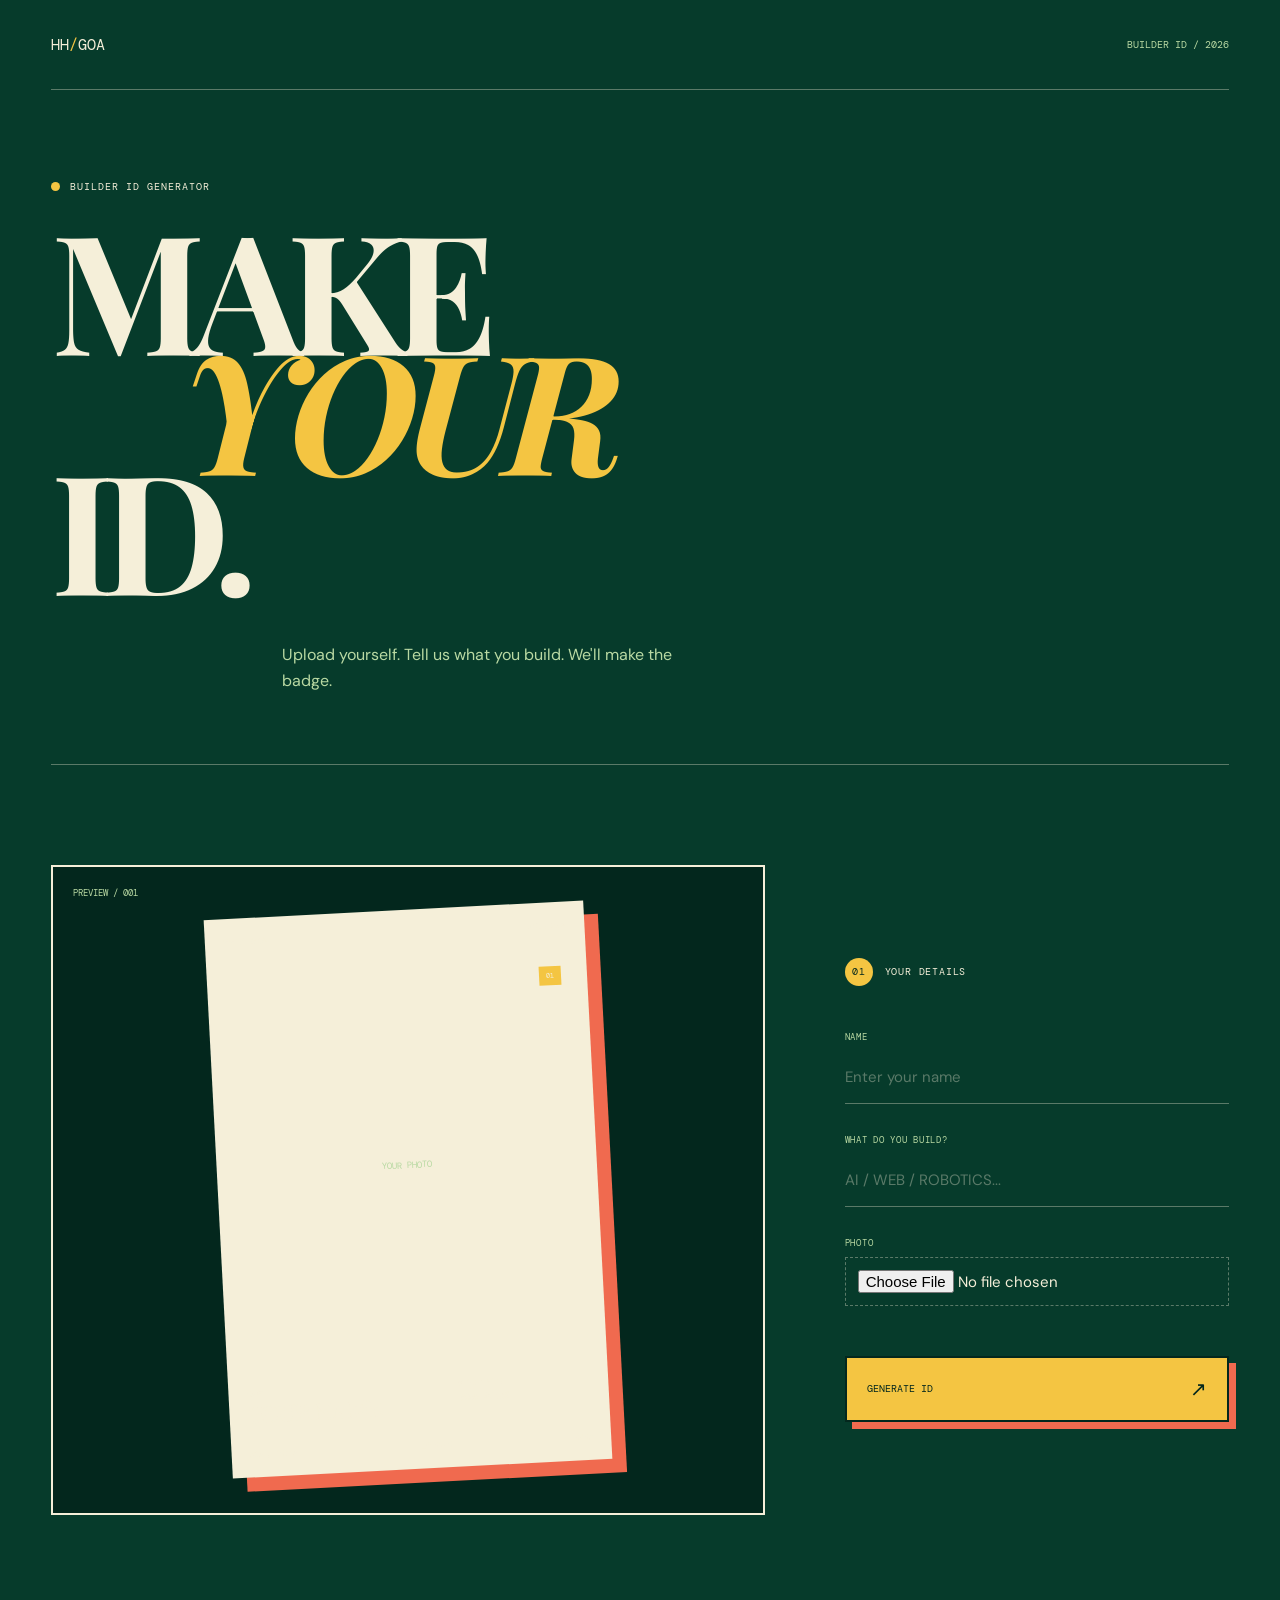
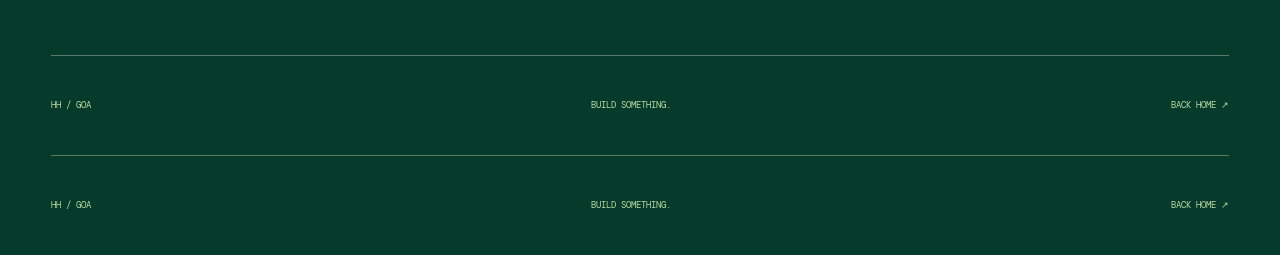
==== pages/builder.html @ 7f0b46a3 "changed frontend, added svg, new style" ====
<!DOCTYPE html>
<html lang="en">
<head>
    <meta charset="UTF-8">

    <meta
        name="viewport"
        content="width=device-width, initial-scale=1.0"
    >

    <title>Build Your ID — HH Goa</title>

    <link rel="stylesheet" href="../css/global.css">
    <link rel="stylesheet" href="../css/builder.css">
</head>

<body>

    <!-- =========================
         BUILDER NAV
    ========================== -->

    <header class="builder-nav">

        <a href="../index.html" class="builder-logo">
            HH<span>/</span>GOA
        </a>

        <div class="builder-status">
            BUILDER ID / 2026
        </div>

    </header>


    <!-- =========================
         BUILDER
    ========================== -->

    <main class="builder-page">

        <section class="builder-intro">

            <div class="builder-kicker">
                <span></span>
                BUILDER ID GENERATOR
            </div>

            <h1>
                MAKE
                <em>YOUR</em>
                ID.
            </h1>

            <p>
                Upload yourself.
                Tell us what you build.
                We'll make the badge.
            </p>

        </section>


        <!-- =========================
             BUILDER WORKSPACE
        ========================== -->

        <section class="builder-workspace">

            <!-- ID CARD -->
            <div class="id-preview">

                <div class="preview-label">
                    PREVIEW / 001
                </div>

                <div class="id-card">

    <div class="id-card-header">
        <span>HH / GOA</span>
        <span>BUILDER</span>
    </div>

    <div class="id-card-photo">
        <div class="photo-placeholder">
            YOUR PHOTO
        </div>

        <span class="photo-mark">01</span>
    </div>

    <div class="id-card-details">

        <div class="id-card-name">
            <span>NAME</span>
            <strong class="id-name">YOUR NAME</strong>
        </div>

        <div class="id-card-stack">
            <span>BUILDS WITH</span>
            <strong class="id-stack">YOUR STACK</strong>
        </div>

    </div>

    <div class="id-card-footer">

        <span>GOA / INDIA</span>

        <span class="card-coordinates">
            15°29'N
        </span>

        <span>2026</span>

    </div>

</div>

            </div>


            <!-- CONTROLS -->
            <div class="builder-controls">

                <div class="control-heading">
                    <span>01</span>
                    YOUR DETAILS
                </div>


                <label for="builder-name">
                    NAME
                </label>

                <input
                    id="builder-name"
                    type="text"
                    placeholder="Enter your name"
                >


                <label for="builder-stack">
                    WHAT DO YOU BUILD?
                </label>

                <input
                    id="builder-stack"
                    type="text"
                    placeholder="AI / WEB / ROBOTICS..."
                >


                <label for="builder-photo">
                    PHOTO
                </label>

                <input
                    id="builder-photo"
                    type="file"
                    accept="image/*"
                >


                <button
                    type="button"
                    class="generate-button"
                >
                    GENERATE ID
                    <span>↗</span>
                </button>

            </div>

        </section>

    </main>


    <footer class="builder-footer">

        <span>HH / GOA</span>

        <span>BUILD SOMETHING.</span>

        <a href="../index.html">BACK HOME ↗</a>

    </footer>

    <footer class="builder-footer">

    <span>HH / GOA</span>

    <span>BUILD SOMETHING.</span>

    <a href="../index.html">BACK HOME ↗</a>

</footer>

<script src="../js/canvas.js"></script>
<script src="../js/builder.js"></script>

</body>
</html>

</body>
</html>
---- css/global.css ----
@import url('https://fonts.googleapis.com/css2?family=DM+Mono:wght@400;500&family=DM+Sans:wght@400;500;600;700&family=Playfair+Display:ital,wght@0,600;0,700;1,600;1,700&display=swap');

:root {
    --bg: #063b2b;
    --bg-dark: #03271d;
    --bg-light: #0b5a3d;

    --cream: #f5efd9;
    --yellow: #f4c542;
    --coral: #f06a4f;
    --leaf: #78a942;
    --mint: #b9d9a3;

    --text: #f5efd9;
    --muted: #a9c2ae;
    --line: rgba(245, 239, 217, 0.35);

    --font-sans: "DM Sans", sans-serif;
    --font-mono: "DM Mono", monospace;
    --font-display: "Playfair Display", serif;

    --page-padding: clamp(18px, 4vw, 64px);
    --max-width: 1500px;
}

* {
    margin: 0;
    padding: 0;
    box-sizing: border-box;
}

html {
    scroll-behavior: smooth;
}

body {
    min-height: 100vh;

    background: var(--bg);
    color: var(--text);

    font-family: var(--font-sans);

    overflow-x: hidden;

    -webkit-font-smoothing: antialiased;
}

img,
svg {
    display: block;
    max-width: 100%;
}

a {
    color: inherit;
    text-decoration: none;
}

button,
input,
textarea {
    font: inherit;
}

::selection {
    background: var(--yellow);
    color: var(--bg-dark);
}

.site-nav,
main,
.site-footer {
    width: min(
        calc(100% - (var(--page-padding) * 2)),
        var(--max-width)
    );

    margin-inline: auto;
}

::-webkit-scrollbar {
    width: 8px;
}

::-webkit-scrollbar-track {
    background: var(--bg-dark);
}

::-webkit-scrollbar-thumb {
    background: var(--yellow);
}

@media (max-width: 700px) {
    :root {
        --page-padding: 18px;
    }
}
---- css/builder.css ----
/* =========================================
   BUILDER NAV
========================================= */

.builder-nav {
    width: min(
        calc(100% - (var(--page-padding) * 2)),
        var(--max-width)
    );

    margin: auto;

    min-height: 90px;

    display: flex;
    align-items: center;
    justify-content: space-between;

    border-bottom: 1px solid var(--line);
}

.builder-logo {
    font-family: var(--font-mono);
    font-size: 15px;
}

.builder-logo span {
    color: var(--yellow);
}

.builder-status {
    font-family: var(--font-mono);
    font-size: 10px;
    color: var(--mint);
}


/* =========================================
   PAGE
========================================= */

.builder-page {
    width: min(
        calc(100% - (var(--page-padding) * 2)),
        var(--max-width)
    );

    margin: auto;
}


/* =========================================
   INTRO
========================================= */

.builder-intro {
    padding: 90px 0 70px;

    border-bottom: 1px solid var(--line);
}

.builder-kicker {
    display: flex;
    align-items: center;
    gap: 10px;

    margin-bottom: 35px;

    font-family: var(--font-mono);
    font-size: 10px;
    letter-spacing: 0.1em;
}

.builder-kicker span {
    width: 9px;
    height: 9px;

    background: var(--yellow);

    border-radius: 50%;
}

.builder-intro h1 {
    max-width: 1000px;

    font-family: var(--font-display);

    font-size: clamp(
        5rem,
        13vw,
        12rem
    );

    line-height: 0.72;

    letter-spacing: -0.08em;
}

.builder-intro h1 em {
    display: block;

    margin-left: 10vw;

    color: var(--yellow);

    font-style: italic;
}

.builder-intro p {
    max-width: 400px;

    margin-top: 55px;
    margin-left: 18vw;

    color: var(--mint);

    font-size: 16px;
    line-height: 1.6;
}


/* =========================================
   WORKSPACE
========================================= */

.builder-workspace {
    display: grid;

    grid-template-columns:
        minmax(0, 1.3fr)
        minmax(320px, 0.7fr);

    gap: 80px;

    padding: 100px 0 140px;
}


/* =========================================
   PREVIEW
========================================= */

.id-preview {
    position: relative;

    min-height: 650px;

    display: flex;
    align-items: center;
    justify-content: center;

    background: var(--bg-dark);

    border: 2px solid var(--cream);

    overflow: hidden;
}

.id-preview::before {
    content: "";

    position: absolute;

    width: 450px;
    height: 450px;

    border-radius: 50%;

    background: var(--forest);

    opacity: 0.65;
}

.preview-label {
    position: absolute;

    top: 20px;
    left: 20px;

    font-family: var(--font-mono);
    font-size: 9px;

    color: var(--mint);

    z-index: 5;
}


/* =========================================
   BUILDER ID CARD
========================================= */

.id-card {
    position: relative;
    z-index: 5;

    width: min(380px, 75%);

    aspect-ratio: 0.68;

    padding: 18px;

    display: flex;
    flex-direction: column;

    background: var(--cream);
    color: var(--ink);

    border: 3px solid var(--ink);

    box-shadow: 14px 14px 0 var(--coral);

    transform: rotate(-3deg);

    overflow: hidden;
}


/* Header */

.id-card-header {
    display: flex;
    justify-content: space-between;

    padding-bottom: 12px;

    border-bottom: 2px solid var(--ink);

    font-family: var(--font-mono);
    font-size: 8px;
    font-weight: 500;

    letter-spacing: 0.08em;
}


/* Photo */

.id-card-photo {
    position: relative;

    flex: 1;

    min-height: 0;

    margin: 16px 0;

    overflow: hidden;

    border: 2px solid var(--ink);

    background: var(--forest);
}

.id-card-photo .photo-placeholder {
    width: 100%;
    height: 100%;

    margin: 0;

    display: flex;
    align-items: center;
    justify-content: center;

    background: var(--forest);

    color: var(--mint);

    font-family: var(--font-mono);
    font-size: 9px;
}

.photo-mark {
    position: absolute;

    right: 8px;
    top: 8px;

    padding: 5px 7px;

    background: var(--yellow);

    border: 1px solid var(--ink);

    font-family: var(--font-mono);
    font-size: 7px;
}


/* Details */

.id-card-details {
    display: grid;

    grid-template-columns: 1.2fr 0.8fr;

    gap: 14px;

    padding-bottom: 15px;
}

.id-card-details span {
    display: block;

    margin-bottom: 5px;

    font-family: var(--font-mono);
    font-size: 7px;
}

.id-card-details strong {
    display: block;

    overflow: hidden;

    text-overflow: ellipsis;

    white-space: nowrap;
}

.id-card-name strong {
    font-family: var(--font-display);

    font-size: 23px;

    line-height: 0.95;
}

.id-card-stack strong {
    font-family: var(--font-mono);

    font-size: 8px;

    text-transform: uppercase;
}


/* Footer */

.id-card-footer {
    display: flex;

    justify-content: space-between;

    padding-top: 10px;

    border-top: 2px solid var(--ink);

    font-family: var(--font-mono);

    font-size: 7px;

    letter-spacing: 0.05em;
}


/* =========================================
   CONTROLS
========================================= */

.builder-controls {
    align-self: center;

    display: flex;
    flex-direction: column;
}

.control-heading {
    display: flex;
    align-items: center;
    gap: 12px;

    margin-bottom: 45px;

    font-family: var(--font-mono);

    font-size: 10px;

    letter-spacing: 0.08em;
}

.control-heading span {
    display: grid;
    place-items: center;

    width: 28px;
    height: 28px;

    background: var(--yellow);

    color: var(--bg-dark);

    border-radius: 50%;
}

.builder-controls label {
    margin-bottom: 8px;

    font-family: var(--font-mono);

    font-size: 9px;

    color: var(--mint);

    letter-spacing: 0.08em;
}

.builder-controls input {
    width: 100%;

    margin-bottom: 30px;

    padding: 16px 0;

    background: transparent;

    color: var(--cream);

    border: none;
    border-bottom: 1px solid var(--line);

    outline: none;

    font-size: 15px;
}

.builder-controls input::placeholder {
    color: rgba(245, 239, 217, 0.35);
}

.builder-controls input:focus {
    border-bottom-color: var(--yellow);
}


/* File input */

.builder-controls input[type="file"] {
    padding: 12px;

    border: 1px dashed var(--line);

    cursor: pointer;
}


/* Generate */

.generate-button {
    display: flex;
    align-items: center;
    justify-content: space-between;

    width: 100%;

    margin-top: 20px;

    padding: 18px 20px;

    background: var(--yellow);

    color: var(--bg-dark);

    border: 2px solid var(--bg-dark);

    box-shadow: 7px 7px 0 var(--coral);

    cursor: pointer;

    font-family: var(--font-mono);

    font-size: 10px;

    transition:
        transform 180ms ease,
        box-shadow 180ms ease;
}

.generate-button:hover {
    transform: translate(4px, 4px);

    box-shadow: 3px 3px 0 var(--coral);
}

.generate-button span {
    font-size: 20px;
}


/* =========================================
   FOOTER
========================================= */

.builder-footer {
    width: min(
        calc(100% - (var(--page-padding) * 2)),
        var(--max-width)
    );

    margin: auto;

    min-height: 100px;

    display: flex;
    align-items: center;
    justify-content: space-between;

    border-top: 1px solid var(--line);

    color: var(--mint);

    font-family: var(--font-mono);

    font-size: 9px;
}


/* =========================================
   MOBILE
========================================= */

@media (max-width: 850px) {

    .builder-workspace {
        grid-template-columns: 1fr;

        gap: 70px;
    }

    .id-preview {
        min-height: 600px;
    }

    .builder-intro {
        padding-top: 70px;
    }
}

@media (max-width: 600px) {

    .builder-nav {
        min-height: 70px;
    }

    .builder-intro h1 {
        font-size: 22vw;
    }

    .builder-intro p {
        margin-left: 5vw;
    }

    .builder-workspace {
        padding-top: 70px;
    }

    .id-card {
        width: 70%;
    }

    .builder-footer {
        flex-wrap: wrap;
        gap: 20px;
        padding: 30px 0;
    }
}

/* =========================================
   BUILDER PHOTO
========================================= */

.builder-photo {
    width: 100%;
    height: 100%;

    object-fit: cover;

    display: block;
}
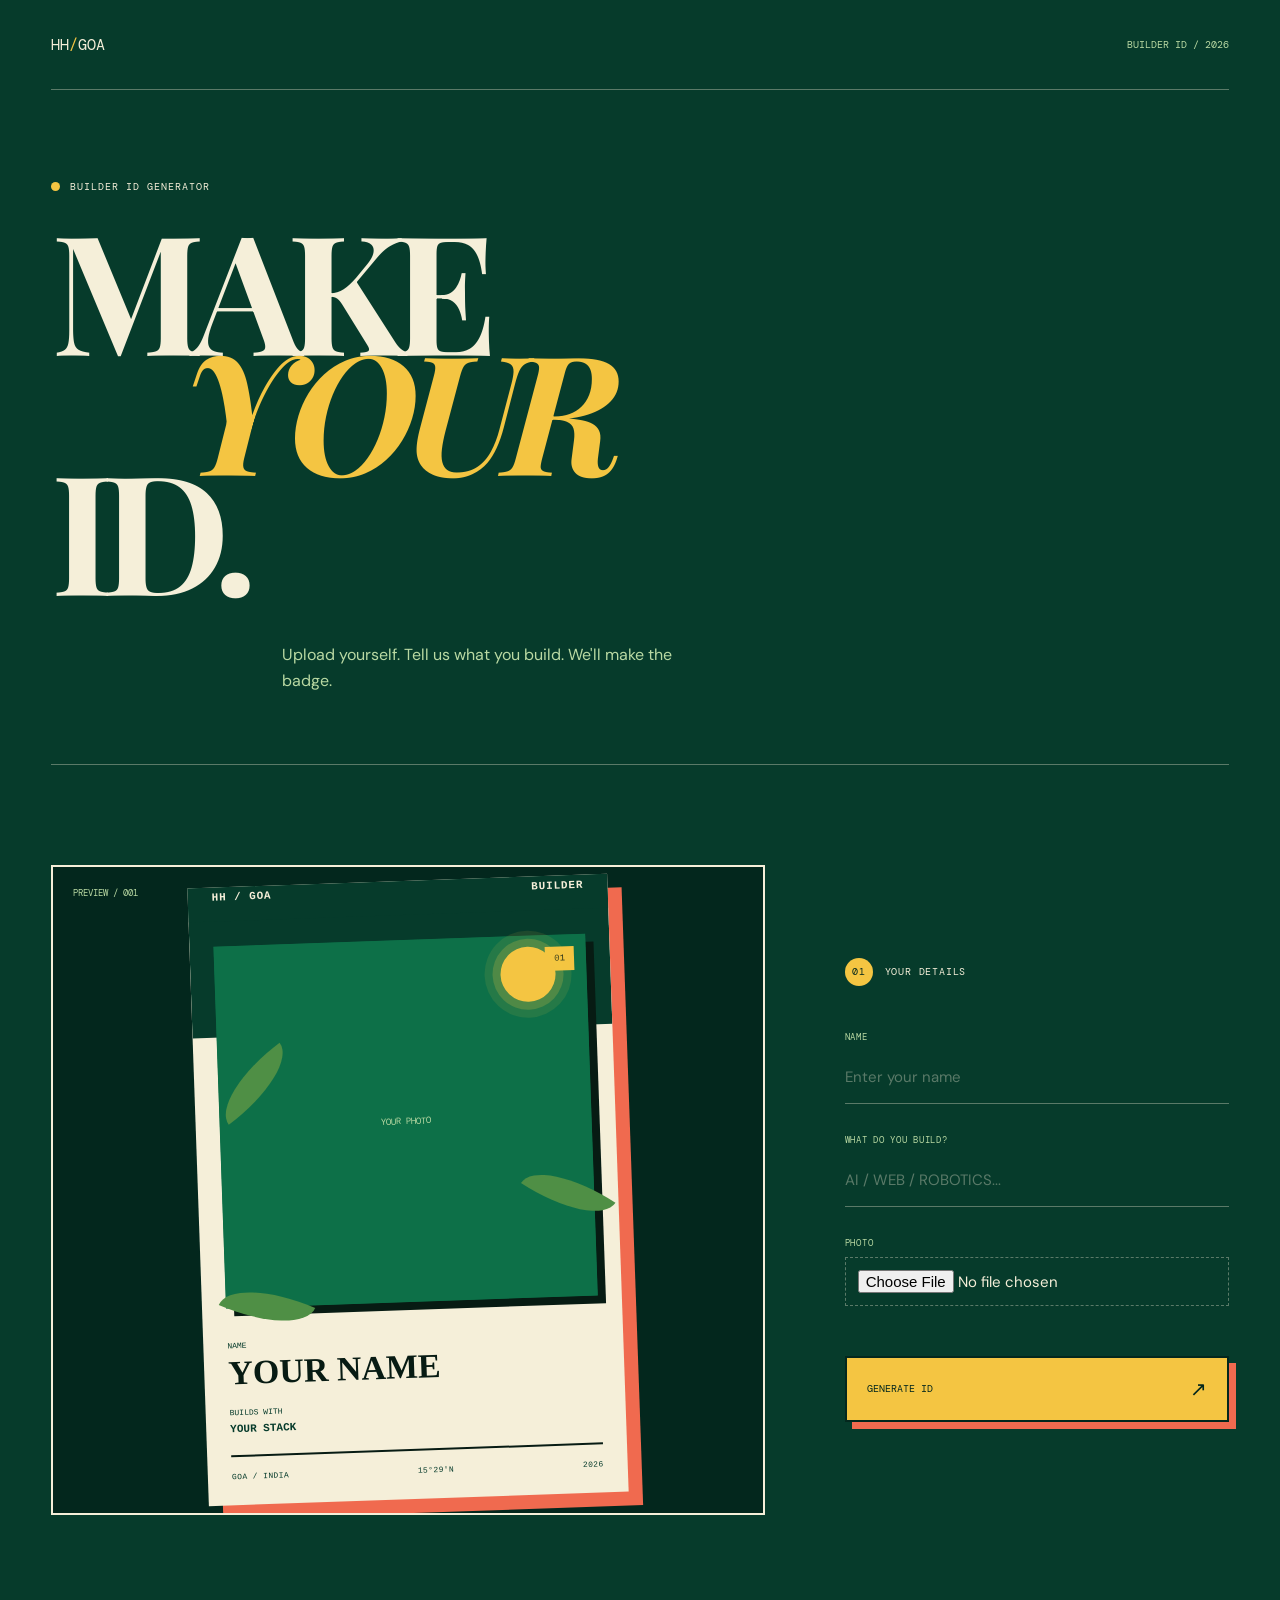
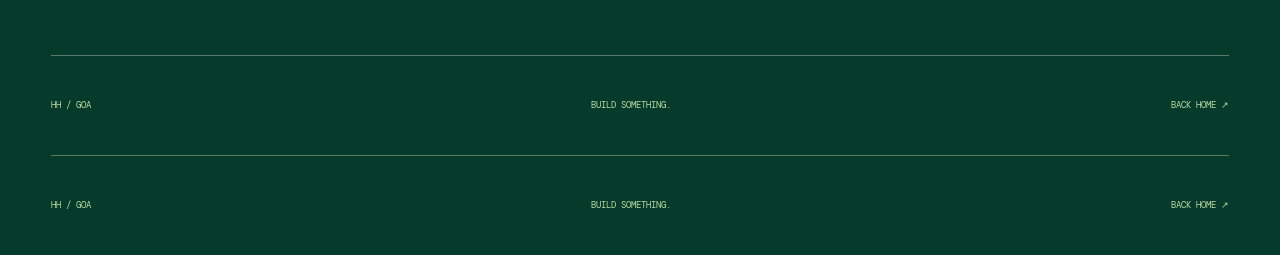
==== commit 3d91fbc4: "ADDED GENERATE IMAGE OPTION" ====
--- a/pages/builder.html
+++ b/pages/builder.html
@@ -76,6 +76,18 @@
 
                 <div class="id-card">
 
+                    <!-- DECORATIVE LAYER -->
+
+<div class="preview-decoration">
+
+    <div class="preview-sun"></div>
+
+    <div class="preview-leaf leaf-1"></div>
+    <div class="preview-leaf leaf-2"></div>
+    <div class="preview-leaf leaf-3"></div>
+
+</div>
+
     <div class="id-card-header">
         <span>HH / GOA</span>
         <span>BUILDER</span>
--- a/css/builder.css
+++ b/css/builder.css
@@ -576,4 +576,444 @@
     object-fit: cover;
 
     display: block;
+}
+
+/* =========================================
+   LIVE PHOTO PREVIEW
+========================================= */
+
+.photo-placeholder {
+    width: 100%;
+    height: 100%;
+    overflow: hidden;
+}
+
+.builder-photo {
+    width: 100%;
+    height: 100%;
+    display: block;
+
+    object-fit: cover;
+    object-position: center;
+}
+
+/* =========================================
+   CANVAS-STYLE PREVIEW CARD
+========================================= */
+
+.id-preview {
+    display: flex;
+    flex-direction: column;
+    align-items: center;
+}
+
+.id-card {
+    width: min(420px, 90%);
+    aspect-ratio: 1200 / 1765;
+
+    position: relative;
+
+    padding: 24px;
+
+    background: #F5EFD9;
+    color: #071B13;
+
+    border: none;
+
+    box-shadow: 14px 14px 0 #F06A4F;
+
+    transform: rotate(-2deg);
+
+    overflow: hidden;
+}
+
+
+/* HEADER */
+
+.id-card-header {
+    display: flex;
+    justify-content: space-between;
+
+    padding: 4px 0 18px;
+
+    border: none;
+
+    font-family: monospace;
+    font-size: 11px;
+    font-weight: 600;
+
+    color: #F5EFD9;
+
+    background: #063B2B;
+
+    margin: -24px -24px 0;
+
+    padding-left: 24px;
+    padding-right: 24px;
+}
+
+
+/* GREEN HEADER AREA */
+
+.id-card::before {
+    content: "";
+
+    position: absolute;
+
+    top: 0;
+    left: 0;
+    right: 0;
+
+    height: 150px;
+
+    background: #063B2B;
+
+    z-index: 0;
+}
+
+
+/* Keep content above header */
+
+.id-card > * {
+    position: relative;
+    z-index: 2;
+}
+
+
+/* PHOTO */
+
+.id-card-photo {
+    position: relative;
+
+    width: 100%;
+    height: 48%;
+
+    margin: 25px 0 25px;
+
+    overflow: hidden;
+
+    background: #0D7048;
+
+    border: none;
+
+    box-shadow: 8px 8px 0 #071B13;
+}
+
+.id-card-photo .photo-placeholder {
+    width: 100%;
+    height: 100%;
+
+    margin: 0;
+
+    display: flex;
+    align-items: center;
+    justify-content: center;
+
+    background: #0D7048;
+}
+
+.builder-photo {
+    width: 100%;
+    height: 100%;
+
+    display: block;
+
+    object-fit: cover;
+    object-position: center;
+}
+
+
+/* PHOTO NUMBER */
+
+.photo-mark {
+    position: absolute;
+
+    top: 12px;
+    right: 12px;
+
+    padding: 7px 9px;
+
+    background: #F4C542;
+
+    color: #071B13;
+
+    border: none;
+
+    font-family: monospace;
+    font-size: 9px;
+}
+
+
+/* DETAILS */
+
+.id-card-details {
+    display: block;
+
+    padding: 0;
+
+    margin-top: 8px;
+}
+
+.id-card-details span {
+    display: block;
+
+    margin-bottom: 6px;
+
+    font-family: monospace;
+    font-size: 8px;
+
+    color: #063B2B;
+}
+
+.id-card-name strong {
+    display: block;
+
+    font-family: Georgia, serif;
+
+    font-size: 34px;
+
+    line-height: 1;
+
+    color: #071B13;
+}
+
+.id-card-stack {
+    margin-top: 18px;
+}
+
+.id-card-stack strong {
+    font-family: monospace;
+
+    font-size: 11px;
+
+    color: #063B2B;
+}
+
+
+/* DIVIDER */
+
+.id-card-details::after {
+    content: "";
+
+    display: block;
+
+    width: 100%;
+
+    height: 2px;
+
+    margin-top: 20px;
+
+    background: #071B13;
+}
+
+
+/* FOOTER */
+
+.id-card-footer {
+    display: flex;
+
+    justify-content: space-between;
+
+    margin-top: auto;
+
+    padding-top: 15px;
+
+    border: none;
+
+    font-family: monospace;
+
+    font-size: 8px;
+
+    color: #063B2B;
+}
+
+/* =========================================
+   PREVIEW TROPICAL DECORATION
+========================================= */
+
+.preview-decoration {
+    position: absolute;
+    inset: 0;
+
+    pointer-events: none;
+
+    z-index: 1;
+}
+
+
+/* SUN */
+
+.preview-sun {
+    position: absolute;
+
+    width: 55px;
+    height: 55px;
+
+    top: 75px;
+    right: 55px;
+
+    border-radius: 50%;
+
+    background: #F4C542;
+
+    z-index: 10;
+
+    box-shadow:
+        0 0 0 8px rgba(244, 197, 66, 0.15),
+        0 0 0 16px rgba(244, 197, 66, 0.08);
+}
+
+.preview-decoration {
+    position: absolute;
+    inset: 0;
+
+    pointer-events: none;
+
+    z-index: 10;
+}
+
+.id-card-header,
+.id-card-photo,
+.id-card-details,
+.id-card-footer {
+    position: relative;
+    z-index: 20;
+}
+
+/* LEAVES */
+
+.preview-leaf {
+    position: absolute;
+
+    width: 90px;
+    height: 35px;
+
+    border-radius: 100% 0 100% 0;
+
+    background: #4F8F45;
+
+    opacity: 0.9;
+}
+
+
+/* LEFT */
+
+.leaf-1 {
+    left: 15px;
+    top: 180px;
+
+    transform: rotate(-35deg);
+}
+
+
+/* RIGHT */
+
+.leaf-2 {
+    right: 5px;
+    top: 300px;
+
+    transform: rotate(35deg);
+}
+
+
+/* BOTTOM LEFT */
+
+.leaf-3 {
+    left: 20px;
+    bottom: 180px;
+
+    transform: rotate(25deg);
+
+    background: #0D7048;
+}
+
+/* =========================================
+   FORCE PREVIEW DECORATION
+========================================= */
+
+.id-card {
+    position: relative !important;
+    overflow: hidden !important;
+}
+
+.preview-decoration {
+    position: absolute !important;
+
+    top: 0 !important;
+    left: 0 !important;
+    width: 100% !important;
+    height: 100% !important;
+
+    display: block !important;
+
+    pointer-events: none !important;
+
+    z-index: 999 !important;
+}
+
+
+/* SUN */
+
+.preview-sun {
+    position: absolute !important;
+
+    display: block !important;
+
+    width: 55px !important;
+    height: 55px !important;
+
+    top: 70px !important;
+    right: 55px !important;
+
+    border-radius: 50% !important;
+
+    background: #F4C542 !important;
+
+    opacity: 1 !important;
+
+    visibility: visible !important;
+
+    z-index: 9999 !important;
+
+    box-shadow:
+        0 0 0 8px rgba(244, 197, 66, 0.2),
+        0 0 0 16px rgba(244, 197, 66, 0.1) !important;
+}
+
+
+/* LEAVES */
+
+.preview-leaf {
+    position: absolute !important;
+
+    display: block !important;
+
+    width: 90px !important;
+    height: 35px !important;
+
+    border-radius: 100% 0 100% 0 !important;
+
+    background: #4F8F45 !important;
+
+    opacity: 1 !important;
+
+    z-index: 9999 !important;
+}
+
+.leaf-1 {
+    left: 15px !important;
+    top: 180px !important;
+    transform: rotate(-35deg) !important;
+}
+
+.leaf-2 {
+    right: 5px !important;
+    top: 300px !important;
+    transform: rotate(35deg) !important;
+}
+
+.leaf-3 {
+    left: 20px !important;
+    bottom: 180px !important;
+    transform: rotate(25deg) !important;
 }
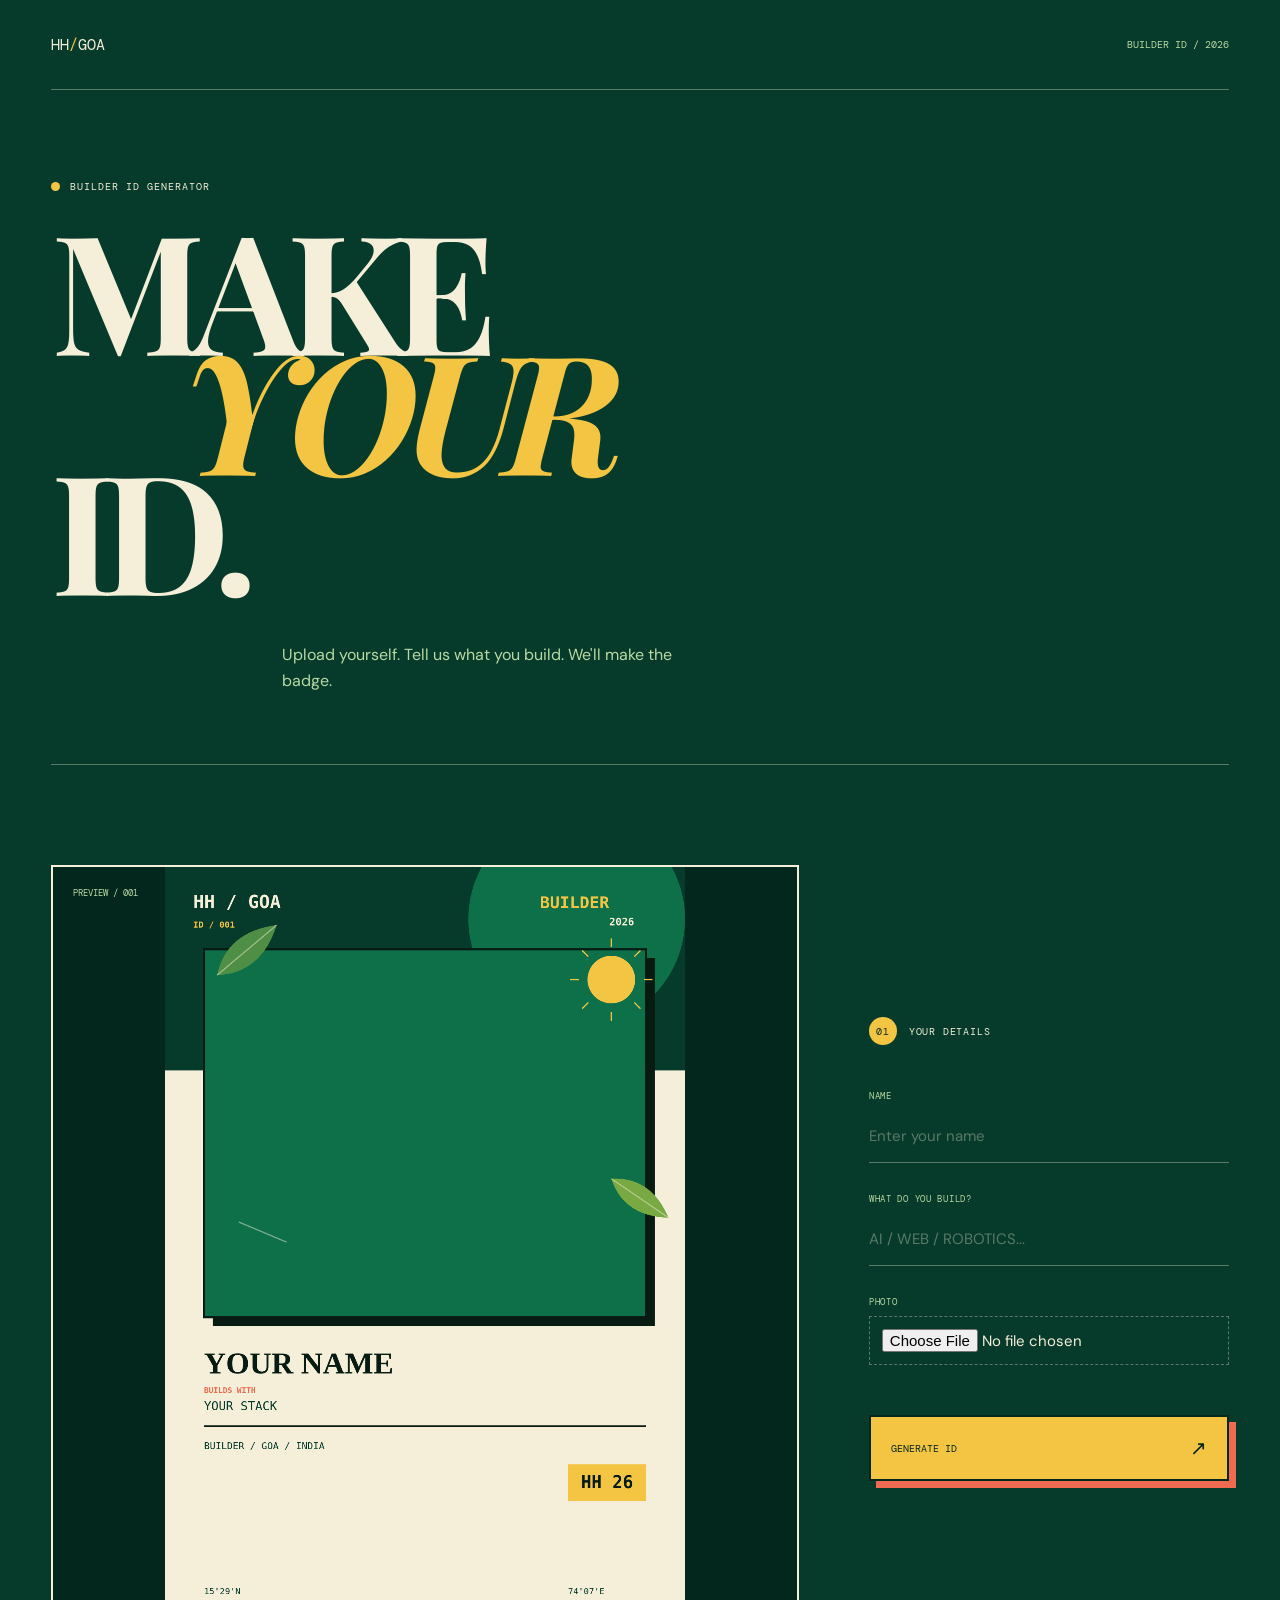
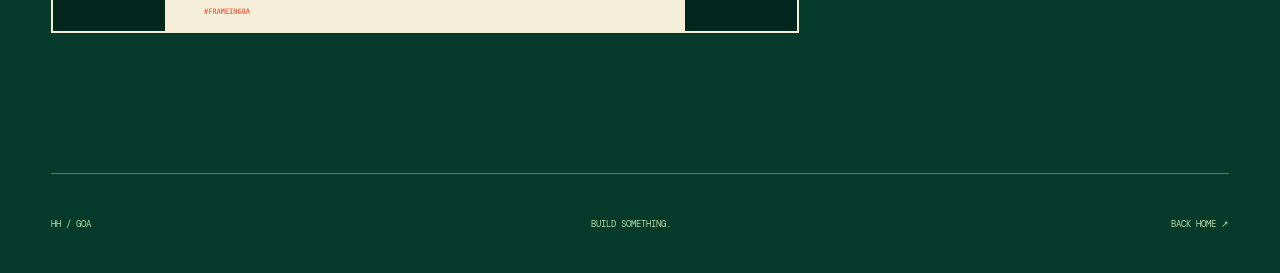
==== commit ed314bfd: "created card section and updated headings" ====
--- a/pages/builder.html
+++ b/pages/builder.html
@@ -67,124 +67,81 @@
 
         <section class="builder-workspace">
 
-            <!-- ID CARD -->
-            <div class="id-preview">
+    <!-- =========================
+         ID CARD PREVIEW
+    ========================== -->
 
-                <div class="preview-label">
-                    PREVIEW / 001
-                </div>
+    <div class="id-preview">
 
-                <div class="id-card">
-
-                    <!-- DECORATIVE LAYER -->
-
-<div class="preview-decoration">
-
-    <div class="preview-sun"></div>
-
-    <div class="preview-leaf leaf-1"></div>
-    <div class="preview-leaf leaf-2"></div>
-    <div class="preview-leaf leaf-3"></div>
-
-</div>
-
-    <div class="id-card-header">
-        <span>HH / GOA</span>
-        <span>BUILDER</span>
-    </div>
-
-    <div class="id-card-photo">
-        <div class="photo-placeholder">
-            YOUR PHOTO
+        <div class="preview-label">
+            PREVIEW / 001
         </div>
 
-        <span class="photo-mark">01</span>
-    </div>
-
-    <div class="id-card-details">
-
-        <div class="id-card-name">
-            <span>NAME</span>
-            <strong class="id-name">YOUR NAME</strong>
-        </div>
-
-        <div class="id-card-stack">
-            <span>BUILDS WITH</span>
-            <strong class="id-stack">YOUR STACK</strong>
-        </div>
+        <canvas
+            id="builderPreviewCanvas"
+            width="1200"
+            height="1765"
+        ></canvas>
 
     </div>
 
-    <div class="id-card-footer">
 
-        <span>GOA / INDIA</span>
+    <!-- =========================
+         CONTROLS
+    ========================== -->
 
-        <span class="card-coordinates">
-            15°29'N
-        </span>
+    <div class="builder-controls">
 
-        <span>2026</span>
+        <div class="control-heading">
+            <span>01</span>
+            YOUR DETAILS
+        </div>
+
+
+        <label for="builder-name">
+            NAME
+        </label>
+
+        <input
+            id="builder-name"
+            type="text"
+            placeholder="Enter your name"
+        >
+
+
+        <label for="builder-stack">
+            WHAT DO YOU BUILD?
+        </label>
+
+        <input
+            id="builder-stack"
+            type="text"
+            placeholder="AI / WEB / ROBOTICS..."
+        >
+
+
+        <label for="builder-photo">
+            PHOTO
+        </label>
+
+        <input
+            id="builder-photo"
+            type="file"
+            accept="image/*"
+        >
+
+
+        <button
+            type="button"
+            class="generate-button"
+        >
+            GENERATE ID
+            <span>↗</span>
+        </button>
 
     </div>
 
-</div>
-
-            </div>
-
-
-            <!-- CONTROLS -->
-            <div class="builder-controls">
-
-                <div class="control-heading">
-                    <span>01</span>
-                    YOUR DETAILS
-                </div>
-
-
-                <label for="builder-name">
-                    NAME
-                </label>
-
-                <input
-                    id="builder-name"
-                    type="text"
-                    placeholder="Enter your name"
-                >
-
-
-                <label for="builder-stack">
-                    WHAT DO YOU BUILD?
-                </label>
-
-                <input
-                    id="builder-stack"
-                    type="text"
-                    placeholder="AI / WEB / ROBOTICS..."
-                >
-
-
-                <label for="builder-photo">
-                    PHOTO
-                </label>
-
-                <input
-                    id="builder-photo"
-                    type="file"
-                    accept="image/*"
-                >
-
-
-                <button
-                    type="button"
-                    class="generate-button"
-                >
-                    GENERATE ID
-                    <span>↗</span>
-                </button>
-
-            </div>
-
-        </section>
+</section>
 
     </main>
 
@@ -199,21 +156,9 @@
 
     </footer>
 
-    <footer class="builder-footer">
-
-    <span>HH / GOA</span>
-
-    <span>BUILD SOMETHING.</span>
-
-    <a href="../index.html">BACK HOME ↗</a>
-
-</footer>
 
 <script src="../js/canvas.js"></script>
 <script src="../js/builder.js"></script>
 
 </body>
 </html>
-
-</body>
-</html>
--- a/css/builder.css
+++ b/css/builder.css
@@ -186,172 +186,6 @@
 }
 
 
-/* =========================================
-   BUILDER ID CARD
-========================================= */
-
-.id-card {
-    position: relative;
-    z-index: 5;
-
-    width: min(380px, 75%);
-
-    aspect-ratio: 0.68;
-
-    padding: 18px;
-
-    display: flex;
-    flex-direction: column;
-
-    background: var(--cream);
-    color: var(--ink);
-
-    border: 3px solid var(--ink);
-
-    box-shadow: 14px 14px 0 var(--coral);
-
-    transform: rotate(-3deg);
-
-    overflow: hidden;
-}
-
-
-/* Header */
-
-.id-card-header {
-    display: flex;
-    justify-content: space-between;
-
-    padding-bottom: 12px;
-
-    border-bottom: 2px solid var(--ink);
-
-    font-family: var(--font-mono);
-    font-size: 8px;
-    font-weight: 500;
-
-    letter-spacing: 0.08em;
-}
-
-
-/* Photo */
-
-.id-card-photo {
-    position: relative;
-
-    flex: 1;
-
-    min-height: 0;
-
-    margin: 16px 0;
-
-    overflow: hidden;
-
-    border: 2px solid var(--ink);
-
-    background: var(--forest);
-}
-
-.id-card-photo .photo-placeholder {
-    width: 100%;
-    height: 100%;
-
-    margin: 0;
-
-    display: flex;
-    align-items: center;
-    justify-content: center;
-
-    background: var(--forest);
-
-    color: var(--mint);
-
-    font-family: var(--font-mono);
-    font-size: 9px;
-}
-
-.photo-mark {
-    position: absolute;
-
-    right: 8px;
-    top: 8px;
-
-    padding: 5px 7px;
-
-    background: var(--yellow);
-
-    border: 1px solid var(--ink);
-
-    font-family: var(--font-mono);
-    font-size: 7px;
-}
-
-
-/* Details */
-
-.id-card-details {
-    display: grid;
-
-    grid-template-columns: 1.2fr 0.8fr;
-
-    gap: 14px;
-
-    padding-bottom: 15px;
-}
-
-.id-card-details span {
-    display: block;
-
-    margin-bottom: 5px;
-
-    font-family: var(--font-mono);
-    font-size: 7px;
-}
-
-.id-card-details strong {
-    display: block;
-
-    overflow: hidden;
-
-    text-overflow: ellipsis;
-
-    white-space: nowrap;
-}
-
-.id-card-name strong {
-    font-family: var(--font-display);
-
-    font-size: 23px;
-
-    line-height: 0.95;
-}
-
-.id-card-stack strong {
-    font-family: var(--font-mono);
-
-    font-size: 8px;
-
-    text-transform: uppercase;
-}
-
-
-/* Footer */
-
-.id-card-footer {
-    display: flex;
-
-    justify-content: space-between;
-
-    padding-top: 10px;
-
-    border-top: 2px solid var(--ink);
-
-    font-family: var(--font-mono);
-
-    font-size: 7px;
-
-    letter-spacing: 0.05em;
-}
 
 
 /* =========================================
@@ -521,16 +355,6 @@
 
 @media (max-width: 850px) {
 
-    .builder-workspace {
-        grid-template-columns: 1fr;
-
-        gap: 70px;
-    }
-
-    .id-preview {
-        min-height: 600px;
-    }
-
     .builder-intro {
         padding-top: 70px;
     }
@@ -565,18 +389,7 @@
     }
 }
 
-/* =========================================
-   BUILDER PHOTO
-========================================= */
-
-.builder-photo {
-    width: 100%;
-    height: 100%;
-
-    object-fit: cover;
-
-    display: block;
-}
+
 
 /* =========================================
    LIVE PHOTO PREVIEW
@@ -1016,4 +829,182 @@
     left: 20px !important;
     bottom: 180px !important;
     transform: rotate(25deg) !important;
+}
+
+/* =========================================
+   CANVAS PREVIEW SIZE
+========================================= */
+.id-preview {
+    width: 100%;
+    max-width: none;
+}
+#builderPreviewCanvas {
+    width: 100%;
+    height: auto;
+
+    display: block;
+
+    max-width: 100%;
+}
+
+/* =========================================
+   DESKTOP BUILDER LAYOUT
+========================================= */
+
+@media (min-width: 851px) {
+
+    .builder-workspace {
+        display: grid !important;
+
+        grid-template-columns:
+            minmax(0, 1.3fr)
+            minmax(320px, 0.7fr) !important;
+
+        gap: 80px !important;
+
+        align-items: start;
+    }
+
+    .id-preview {
+        width: 100% !important;
+        max-width: none !important;
+    }
+
+    .builder-controls {
+        width: 100%;
+        align-self: center;
+    }
+}
+
+/* =========================================
+   FORCE BUILDER DESKTOP LAYOUT
+========================================= */
+
+.builder-workspace {
+    display: grid !important;
+
+    grid-template-columns: minmax(0, 1fr) 360px !important;
+
+    gap: 70px !important;
+
+    align-items: start !important;
+}
+
+.id-preview {
+    grid-column: 1 !important;
+
+    width: 100% !important;
+    min-width: 0 !important;
+    max-width: none !important;
+}
+
+.builder-controls {
+    grid-column: 2 !important;
+
+    width: 100% !important;
+    min-width: 0 !important;
+}
+
+
+/* Canvas must shrink inside the first column */
+
+#builderPreviewCanvas {
+    display: block !important;
+
+    width: min(100%, 520px) !important;
+    height: auto !important;
+
+    margin: 0 auto !important;
+}
+
+/* =========================================
+   FORCE TWO-COLUMN BUILDER
+========================================= */
+
+.builder-workspace {
+    display: grid !important;
+
+    grid-template-columns: 1fr 360px !important;
+
+    gap: 70px !important;
+
+    align-items: start !important;
+}
+
+.id-preview {
+    grid-column: 1 !important;
+    grid-row: 1 !important;
+
+    width: 100% !important;
+    max-width: none !important;
+    min-width: 0 !important;
+}
+
+.builder-controls {
+    grid-column: 2 !important;
+    grid-row: 1 !important;
+
+    width: 100% !important;
+    min-width: 0 !important;
+}
+
+/* =========================================
+   CANVAS PREVIEW
+========================================= */
+
+.id-preview {
+    position: relative;
+
+    min-height: 650px;
+
+    display: flex;
+    align-items: center;
+    justify-content: center;
+
+    background: var(--bg-dark);
+
+    border: 2px solid var(--cream);
+
+    overflow: hidden;
+}
+
+.id-preview::before {
+    content: "";
+
+    position: absolute;
+
+    width: 450px;
+    height: 450px;
+
+    border-radius: 50%;
+
+    background: var(--forest);
+
+    opacity: 0.65;
+}
+
+.preview-label {
+    position: absolute;
+
+    top: 20px;
+    left: 20px;
+
+    font-family: var(--font-mono);
+    font-size: 9px;
+
+    color: var(--mint);
+
+    z-index: 5;
+}
+
+#builderPreviewCanvas {
+    position: relative;
+    z-index: 2;
+
+    display: block;
+
+    width: min(100%, 520px);
+    height: auto;
+
+    max-width: 100%;
 }
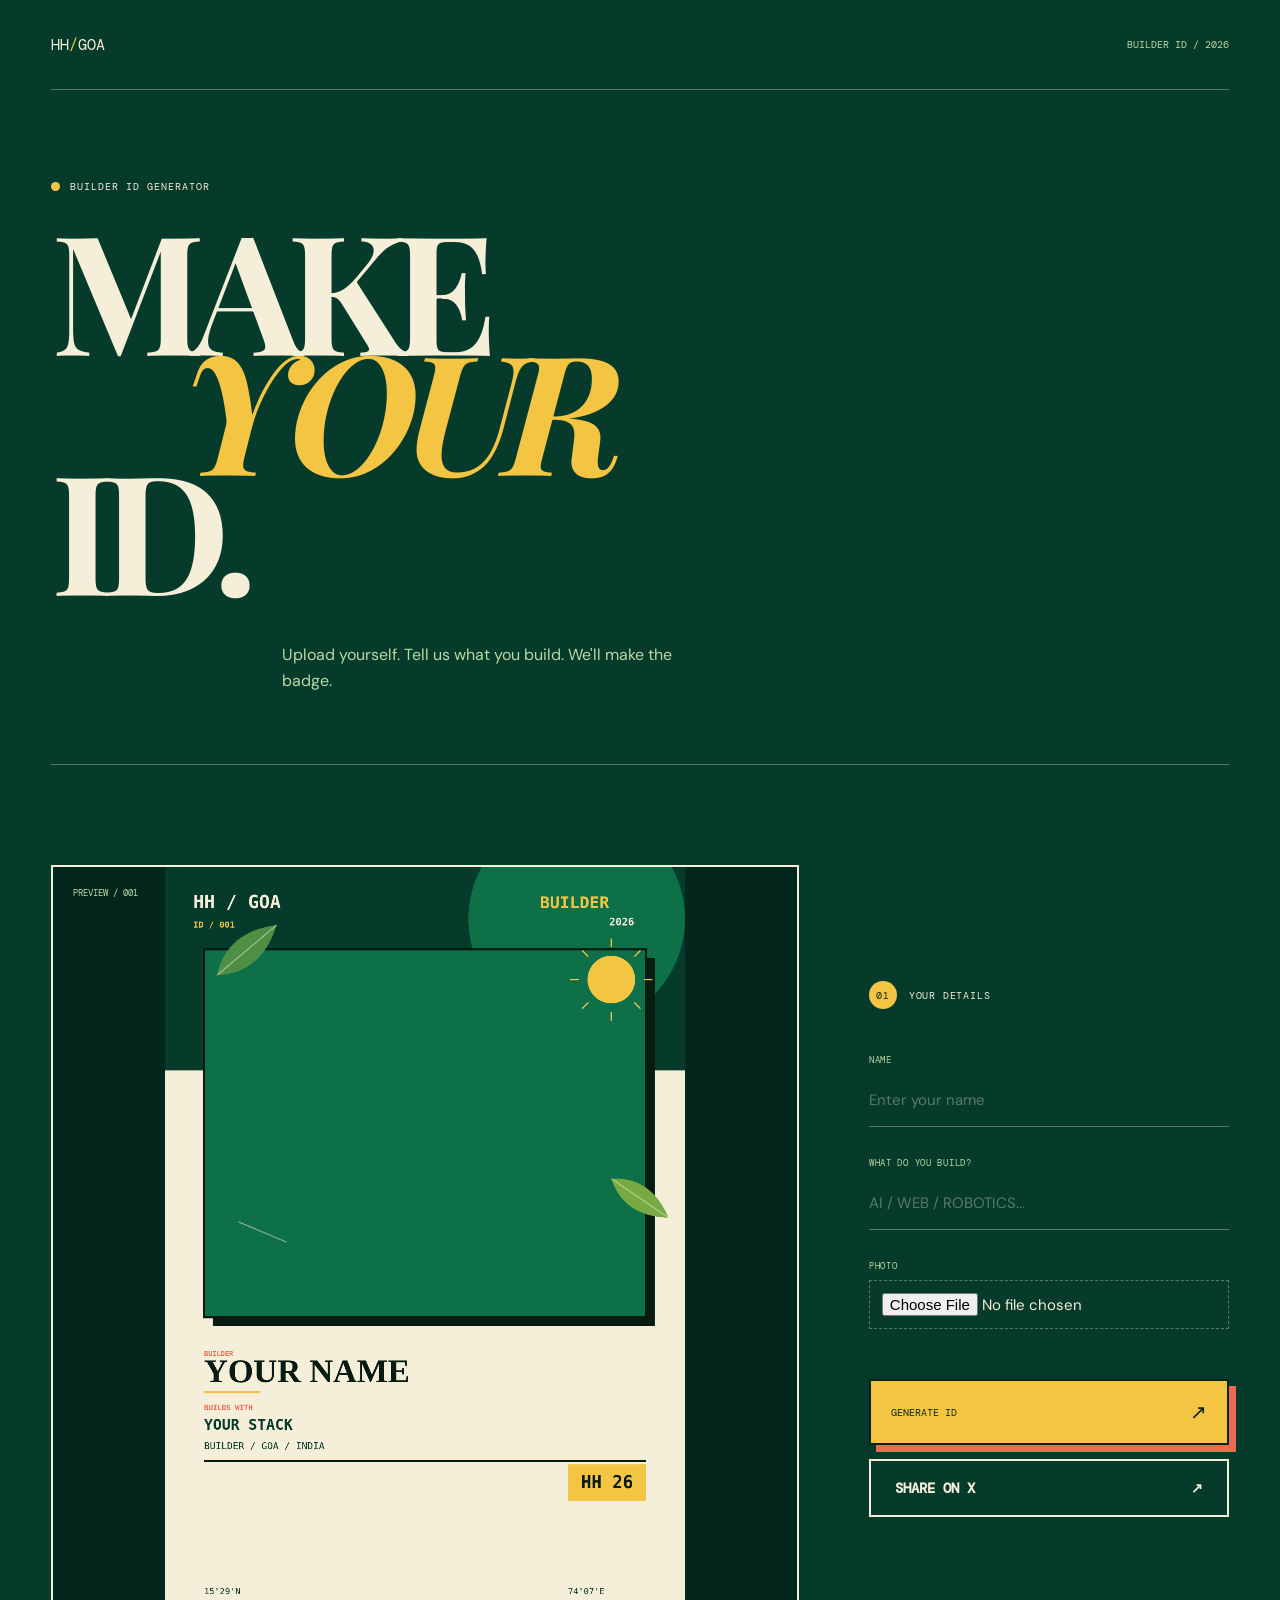
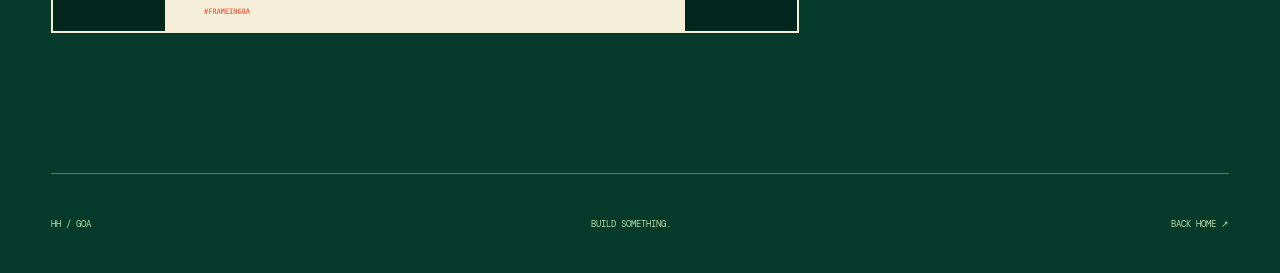
==== commit 962326b2: "added sharing to x button" ====
--- a/pages/builder.html
+++ b/pages/builder.html
@@ -139,6 +139,14 @@
             <span>↗</span>
         </button>
 
+        <button
+    type="button"
+    class="share-button"
+>
+    SHARE ON X
+    <span>↗</span>
+</button>
+
     </div>
 
 </section>
--- a/css/builder.css
+++ b/css/builder.css
@@ -366,25 +366,50 @@
         min-height: 70px;
     }
 
+
     .builder-intro h1 {
         font-size: 22vw;
     }
 
+
     .builder-intro p {
         margin-left: 5vw;
     }
 
+
     .builder-workspace {
+        grid-template-columns: 1fr;
+
+        gap: 60px;
+
         padding-top: 70px;
     }
 
-    .id-card {
-        width: 70%;
-    }
+
+    .id-preview {
+        min-height: 0;
+
+        padding: 30px 15px;
+    }
+
+
+    #builderPreviewCanvas {
+        width: 100%;
+        max-width: 420px;
+        height: auto;
+    }
+
+
+    .builder-controls {
+        width: 100%;
+    }
+
 
     .builder-footer {
         flex-wrap: wrap;
+
         gap: 20px;
+
         padding: 30px 0;
     }
 }
@@ -1007,4 +1032,120 @@
     height: auto;
 
     max-width: 100%;
+}
+
+
+/* =========================================
+   MOBILE OVERRIDES
+========================================= */
+
+@media (max-width: 850px) {
+
+    .builder-nav {
+        min-height: 70px;
+    }
+
+    .builder-intro {
+        padding: 70px 0 55px;
+    }
+
+    .builder-intro h1 {
+        font-size: clamp(4rem, 18vw, 7rem);
+    }
+
+    .builder-intro p {
+        margin-top: 35px;
+        margin-left: 5vw;
+    }
+
+    .builder-workspace {
+        grid-template-columns: 1fr !important;
+        gap: 50px !important;
+        padding: 70px 0 100px !important;
+    }
+
+    .id-preview {
+        grid-column: auto !important;
+        grid-row: auto !important;
+        min-height: 0 !important;
+        padding: 24px 14px !important;
+    }
+
+    .builder-controls {
+        grid-column: auto !important;
+        width: 100% !important;
+    }
+
+    #builderPreviewCanvas {
+        width: 100% !important;
+        max-width: 520px !important;
+        height: auto !important;
+    }
+
+    .builder-footer {
+        min-height: 0;
+        flex-wrap: wrap;
+        gap: 18px;
+        padding: 30px 0;
+    }
+}
+
+@media (max-width: 600px) {
+
+    .builder-page {
+        width: min(calc(100% - (var(--page-padding) * 2)), var(--max-width));
+    }
+
+    .builder-intro h1 {
+        font-size: 18vw;
+    }
+
+    .builder-intro p {
+        margin-left: 0;
+        max-width: 320px;
+    }
+
+    .builder-kicker,
+    .control-heading {
+        margin-bottom: 28px;
+    }
+
+    .builder-controls input {
+        margin-bottom: 24px;
+    }
+
+    .generate-button {
+        width: 100%;
+    }
+
+    #builderPreviewCanvas {
+        max-width: 100% !important;
+    }
+}
+
+.share-button {
+    width: 100%;
+    margin-top: 14px;
+    padding: 18px 24px;
+
+    border: 2px solid var(--cream);
+    background: transparent;
+    color: var(--cream);
+
+    font-family: var(--font-mono);
+    font-weight: 700;
+    font-size: 14px;
+
+    cursor: pointer;
+
+    display: flex;
+    align-items: center;
+    justify-content: space-between;
+
+    transition: 0.2s ease;
+}
+
+.share-button:hover {
+    background: var(--cream);
+    color: var(--bg-dark);
 }
